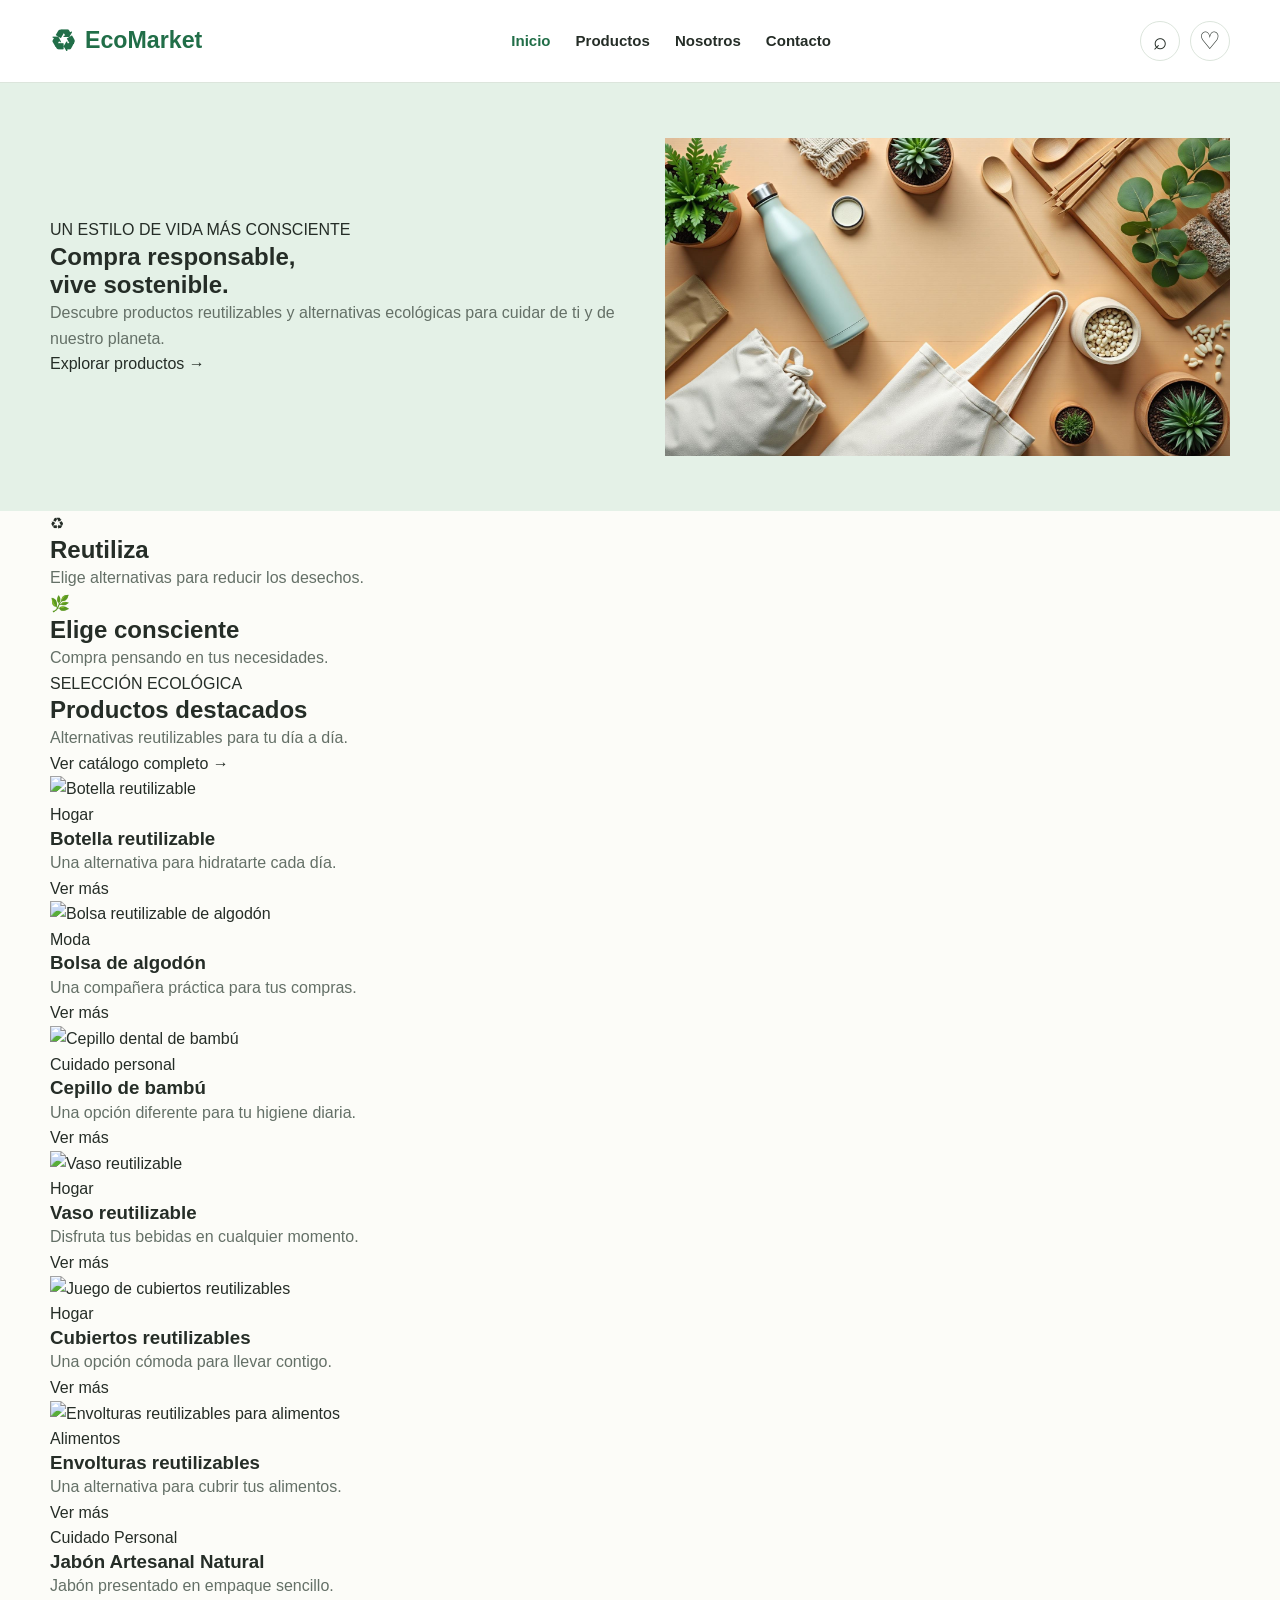
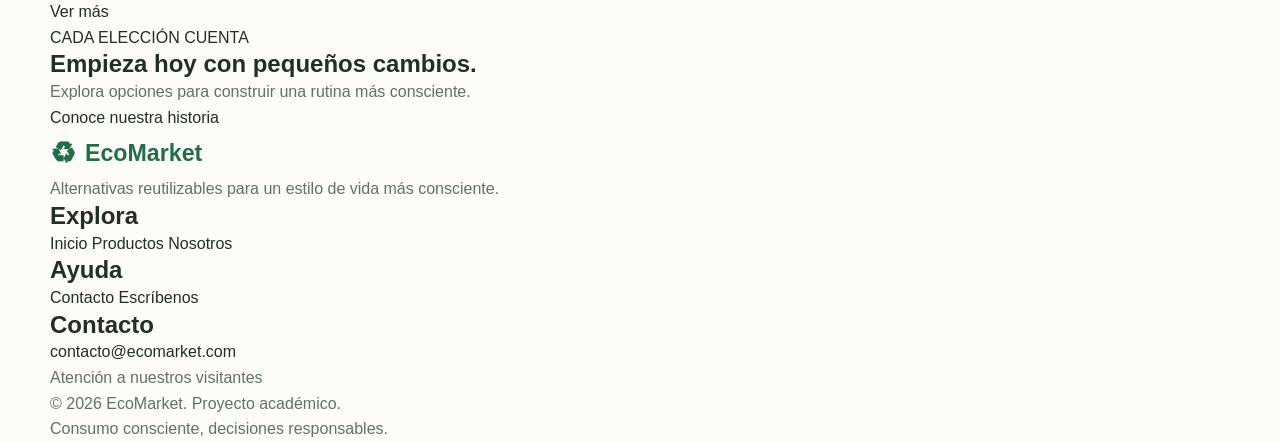
==== index.html @ 1585724b "feat: :sparkles: se agrego las ultmas partes del encabezado y el principal y se agrego la imagen pri" ====
<!DOCTYPE html>
<html lang="es">
<head>
    <meta charset="UTF-8">
    <meta name="viewport" content="width=device-width, initial-scale=1.0">
    <meta name="description" content="Descubre productos ecológicos, reutilizables y sostenibles en EcoMarket.">
    <meta name="theme-color" content="#216e48">
    <title>EcoMarket | Compra responsable</title>

    <link rel="stylesheet" href="css/main.css">
    <link rel="stylesheet" href="css/layout.css">
    <link rel="stylesheet" href="css/components.css">
    <link rel="stylesheet" href="css/animations.css">
</head>
<body>

    <!-- ENCABEZADO -->
    <header class="site-header">
        <div class="container header-content">

            <a class="logo" href="index.html" aria-label="EcoMarket, inicio">
                <span class="logo-icon" aria-hidden="true">♻</span>
                <span>EcoMarket</span>
            </a>

            <nav class="main-nav" aria-label="Navegación principal">
                <a class="nav-link active" href="index.html">Inicio</a>
                <a class="nav-link" href="views/productos.html">Productos</a>
                <a class="nav-link" href="views/sobre-nosotros.html">Nosotros</a>
                <a class="nav-link" href="views/contacto.html">Contacto</a>
            </nav>

            <div class="header-actions">
                <a class="header-action" href="views/productos.html#buscador"
                   aria-label="Buscar productos" title="Buscar productos">
                    <span aria-hidden="true">⌕</span>
                </a>

                <a class="header-action" href="views/productos.html"
                   aria-label="Ver catálogo" title="Ver catálogo">
                    <span aria-hidden="true">♡</span>
                </a>
            </div>

        </div>
    </header>

    <main>

        <!-- BANNER PRINCIPAL -->
        <section class="hero">
            <div class="container hero-content">

                <div class="hero-text">
                    <span class="eyebrow">UN ESTILO DE VIDA MÁS CONSCIENTE</span>

                    <h1>Compra responsable,<br>vive sostenible.</h1>

                    <p>
                        Descubre productos reutilizables y alternativas
                        ecológicas para cuidar de ti y de nuestro planeta.
                    </p>

                    <a class="btn btn-primary"
                       href="views/productos.html">
                        Explorar productos
                        <span aria-hidden="true">→</span>
                    </a>
                </div>

                <div class="hero-image">
                    <img
                        src="img/products/icons/eco-hero.jpg"
                        alt="Productos reutilizables y elementos naturales"
                        fetchpriority="high">
                </div>

            </div>
        </section>
        <!--beneficios-->
        <seccion class="benefits">
            <div class="container benefits-grid">
                <article class="benefit">
                    <span class="benefit icon"aria-hidden="true">♻</span>
                 <div>
                        <h2>Reutiliza</h2>
                        <p>Elige alternativas para reducir los desechos.</p>
                    </div>
                </article>
            <article class="benefit">
                <span class="benefit icon" aria-hidden="true">🌿</span>
                <div>
                        <h2>Elige consciente</h2>
                        <p>Compra pensando en tus necesidades.</p>
                    </div>
            </article>
            </div>
        </seccion>
        <!-- PRODUCTOS DESTACADOS -->
           <section class="featured section-padding">
            <div class="container">

                <div class="section-heading">
                    <div>
                        <span class="eyebrow">SELECCIÓN ECOLÓGICA</span>
                        <h2>Productos destacados</h2>
                        <p>Alternativas reutilizables para tu día a día.</p>
                    </div>

                    <a class="text-link" href="views/productos.html">
                        Ver catálogo completo →
                    </a>
                </div>

                <div class="product-grid featured-grid">

                    <article class="product-card">
                        <a class="product-image" href="views/productos.html#botella">
                            <img src="img/products/botella.jpg"
                                 alt="Botella reutilizable">
                        </a>
                        <div class="product-info">
                            <span class="product-category">Hogar</span>
                            <h3>Botella reutilizable</h3>
                            <p>Una alternativa para hidratarte cada día.</p>
                            <a class="btn btn-outline"
                               href="views/productos.html#botella">
                                Ver más
                            </a>
                        </div>
                    </article>

                    <article class="product-card">
                        <a class="product-image" href="views/productos.html#bolsa">
                            <img src="img/products/bolsa.jpg"
                                 alt="Bolsa reutilizable de algodón">
                        </a>
                        <div class="product-info">
                            <span class="product-category">Moda</span>
                            <h3>Bolsa de algodón</h3>
                            <p>Una compañera práctica para tus compras.</p>
                            <a class="btn btn-outline"
                               href="views/productos.html#bolsa">
                                Ver más
                            </a>
                        </div>
                    </article>

                    <article class="product-card">
                        <a class="product-image" href="views/productos.html#cepillo">
                            <img src="img/products/cepillo.jpg"
                                 alt="Cepillo dental de bambú">
                        </a>
                        <div class="product-info">
                            <span class="product-category">Cuidado personal</span>
                            <h3>Cepillo de bambú</h3>
                            <p>Una opción diferente para tu higiene diaria.</p>
                            <a class="btn btn-outline"
                               href="views/productos.html#cepillo">
                                Ver más
                            </a>
                        </div>
                    </article>

                    <article class="product-card">
                        <a class="product-image" href="views/productos.html#vaso">
                            <img src="img/products/vaso.jpg"
                                 alt="Vaso reutilizable">
                        </a>
                        <div class="product-info">
                            <span class="product-category">Hogar</span>
                            <h3>Vaso reutilizable</h3>
                            <p>Disfruta tus bebidas en cualquier momento.</p>
                            <a class="btn btn-outline"
                               href="views/productos.html#vaso">
                                Ver más
                            </a>
                        </div>
                    </article>

                    <article class="product-card">
                        <a class="product-image" href="views/productos.html#cubiertos">
                            <img src="img/products/cubiertos.jpg"
                                 alt="Juego de cubiertos reutilizables">
                        </a>
                        <div class="product-info">
                            <span class="product-category">Hogar</span>
                            <h3>Cubiertos reutilizables</h3>
                            <p>Una opción cómoda para llevar contigo.</p>
                            <a class="btn btn-outline"
                               href="views/productos.html#cubiertos">
                                Ver más
                            </a>
                        </div>
                    </article>

                    <article class="product-card">
                        <a class="product-image" href="views/productos.html#envolturas">
                            <img src="img/products/envolturas.jpg"
                                 alt="Envolturas reutilizables para alimentos">
                        </a>
                        <div class="product-info">
                            <span class="product-category">Alimentos</span>
                            <h3>Envolturas reutilizables</h3>
                            <p>Una alternativa para cubrir tus alimentos.</p>
                            <a class="btn btn-outline"
                               href="views/productos.html#envolturas">
                                Ver más
                            </a>
                        </div>
                    </article>

                     <article class="product-card">
                        <a class="product-image" href="views/productos.html#Jabónartesanalnatural">
                            <img src="img/products/Jabónartesanalnatural.jpg"
                                 alt="">
                        </a>
                        <div class="product-info">
                            <span class="product-category">Cuidado Personal</span>
                            <h3>Jabón Artesanal Natural</h3>
                            <p>Jabón presentado en empaque sencillo.</p>
                            <a class="btn btn-outline"
                               href="views/productos.html#Jabónartesanalnatural">
                                Ver más
                            </a>
                        </div>
                    </article>
                </div>
            </div>
        </section>
       <!--Llamado a la Accion-->
        <section class="eco-cta">
            <div class="container eco-cta-content">
                <div>
                    <span class="eyebrow">CADA ELECCIÓN CUENTA</span>
                    <h2>Empieza hoy con pequeños cambios.</h2>
                    <p>Explora opciones para construir una rutina más consciente.</p>
                </div>

                <a class="btn btn-light" href="views/sobre-nosotros.html">
                    Conoce nuestra historia
                </a>
            </div>
        </section>

      </main>
         <!-- PIE DE PÁGINA -->
    <footer class="site-footer">
        <div class="container footer-grid">

            <div class="footer-brand">
                <a class="logo footer-logo" href="index.html">
                    <span class="logo-icon" aria-hidden="true">♻</span>
                    <span>EcoMarket</span>
                </a>

                <p>
                    Alternativas reutilizables para un estilo de vida
                    más consciente.
                </p>
            </div>

            <div class="footer-column">
                <h2>Explora</h2>
                <a href="index.html">Inicio</a>
                <a href="views/productos.html">Productos</a>
                <a href="views/sobre-nosotros.html">Nosotros</a>
            </div>

            <div class="footer-column">
                <h2>Ayuda</h2>
                <a href="views/contacto.html">Contacto</a>
                <a href="views/contacto.html#formulario">Escríbenos</a>
            </div>

            <div class="footer-column">
                <h2>Contacto</h2>
                <a href="mailto:contacto@ecomarket.example">
                    contacto@ecomarket.com
                </a>
                <p>Atención a nuestros visitantes</p>
            </div>

        </div>

        <div class="container footer-bottom">
            <p>© 2026 EcoMarket. Proyecto académico.</p>
            <p>Consumo consciente, decisiones responsables.</p>
        </div>
    

    </footer>

</body>
</html>
---- css/main.css ----
:root{
    --color-primary: #216E48;
    --color-primary-dark: #174B32;
    --color-secondary: #E4F1E7;
    --color-beige: #F5F5DC;
    --color-background: #FCFCF8;
    --color-white: #FFFFFF;
    --color-text: #252D27;
    --color-muted: #647067;
    --color-border: #DCE5DC;
    --color-danger: #B42318;
    --color-success: #218044;

    --font-main: Arial, Helvetica, sans-serif;

    --radius-small: 8px;
    --radius-medium: 14px;
    --radius-large: 22px;

    --shadow-card: 0 5px 18px rgba(25, 65, 40, 0.08);
}
/*Reset*/
*{
    box-sizing: border-box;
    padding: 0%;
    margin: 0%;
}

html {
    scroll-behavior: smooth;
}


body{
font-family: var(--font-main);
background: var(--color-background);
color: var(--color-text);
line-height: 1.6;
min-width: 320px;
}

img{
    max-width:100%;
    display:block;
}
a{
    text-decoration:none;
    color: inherit
}

button,a{
    -webkit-tap-highlight-color: transparent;
}

button:focus-visible,
a:focus-visible,
input:focus-visible,
textarea:focus-visible,
select:focus-visible
{outline: 3px solid #75B98B;
    outline-offset: 3px;
}
h1,h2,h3{
    line-height:1.2;
    font-weight:700;
}

p{
    color:var(--color-muted);
}
ul {
    list-style: none;
}

::selection {
    color: var(--color-white);
    background-color: var(--color-primary);
}
---- css/layout.css ----
.container {
    width: min(1180px, calc(100% - 40px));
    margin-inline: auto;
}
/* ENCABEZADO */
.site-header{
    background-color: var(--color-white);
    border-bottom: 1px solid var(--color-border);
}
.header-content{
    min-height: 82px;
    display: flex;
    align-items: center;
    justify-content: space-between;
    gap: 24px;
}
.logo{
    display: inline-flex;
    align-items: center;
    gap: 9px;
    color: var(--color-primary);
    font-size: 1.45rem;
    font-weight: 800;
    white-space: nowrap;
}
.logo-icon{
    font-size: 1.8rem;
}

.main-nav{
    display: flex;
    align-items: center;
    justify-content: center;
    gap: 25px;

}
.nav-link{
    color:var(--color-text);
    font-size: 0.94rem;
    font-weight: 600;
    
}
.nav-link.active {
    color: var(--color-primary);
}
.header-actions {
    display: flex;
    align-items: center;
    gap: 10px;
}

.header-action {
    width: 40px;
    height: 40px;
    display: grid;
    place-items: center;
    border: 1px solid var(--color-border);
    border-radius: 50%;
    font-size: 1.5rem;
}

/* BANNER PRINCIPAL */

.hero {
    padding-block: 55px;
    background-color: var(--color-secondary);
}

.hero-content {
    display: grid;
    grid-template-columns: 1fr 1fr;
    align-items: center;
    gap: 50px;
}
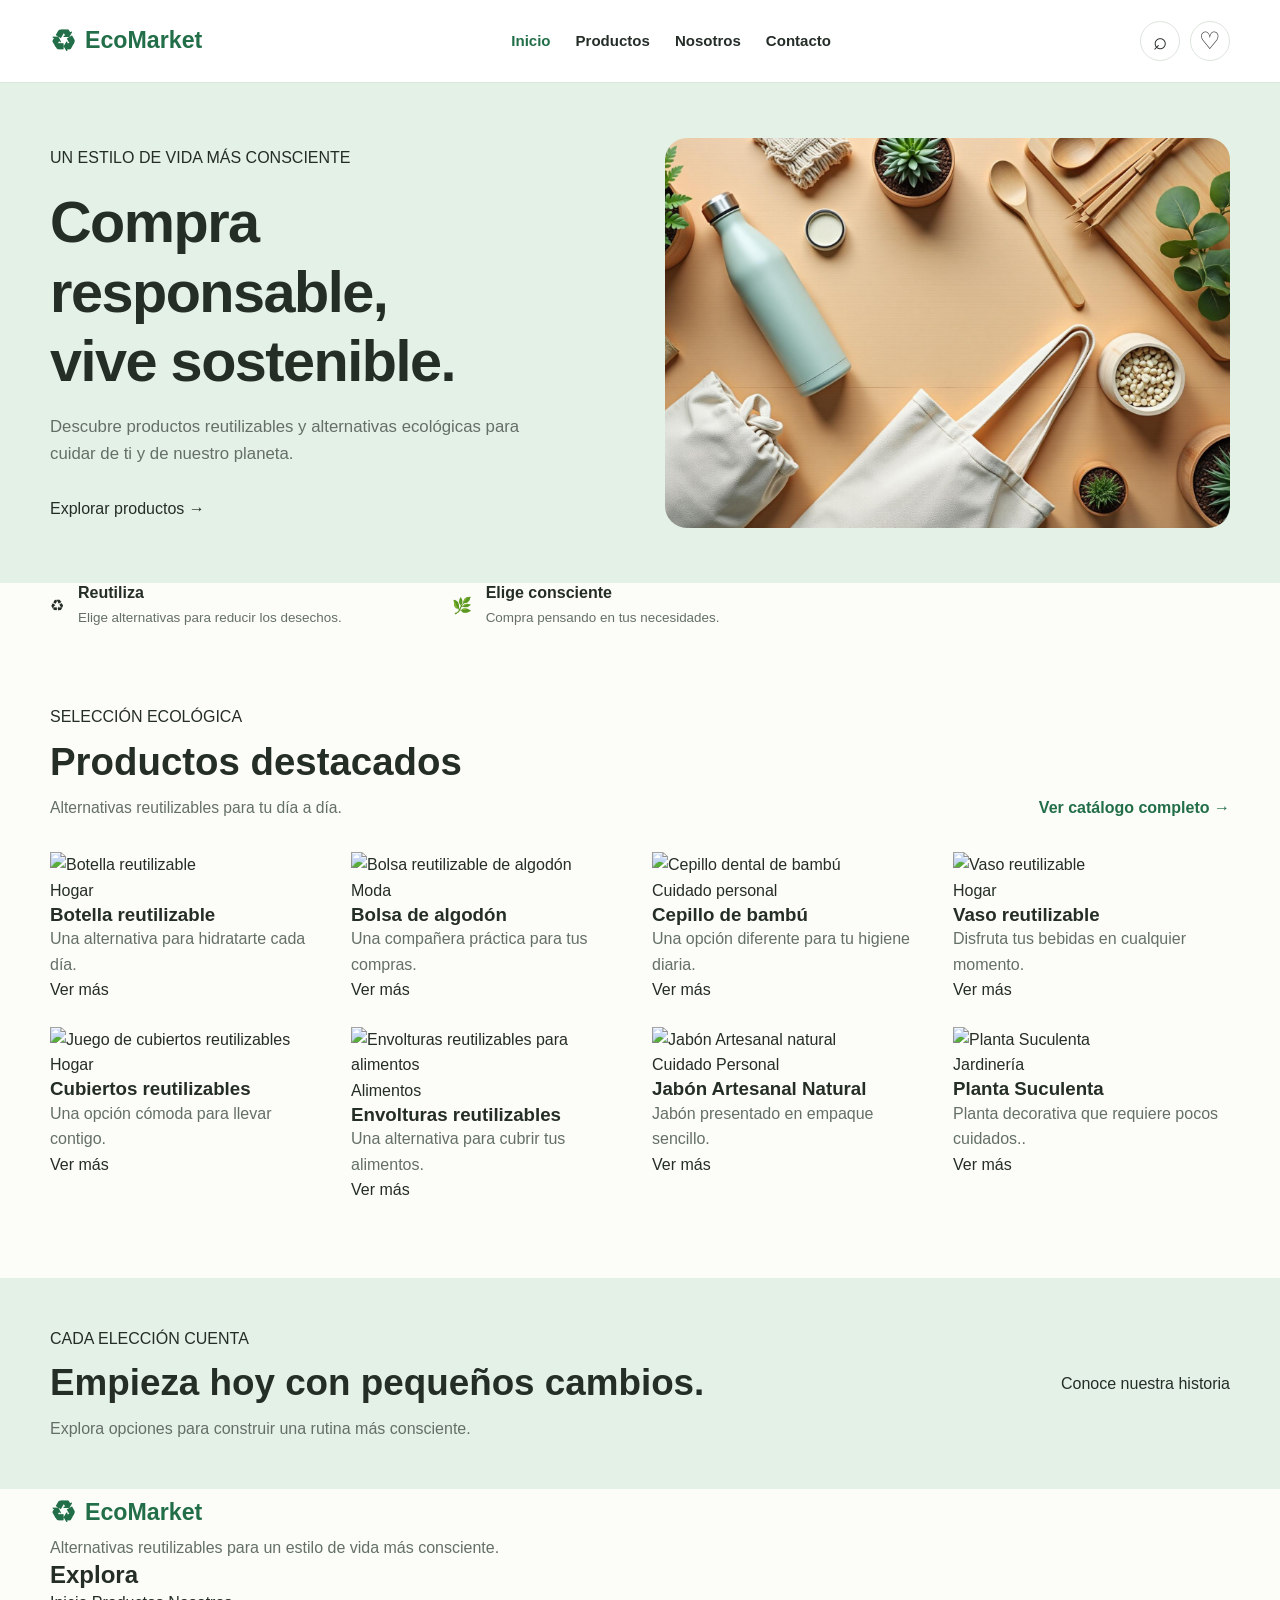
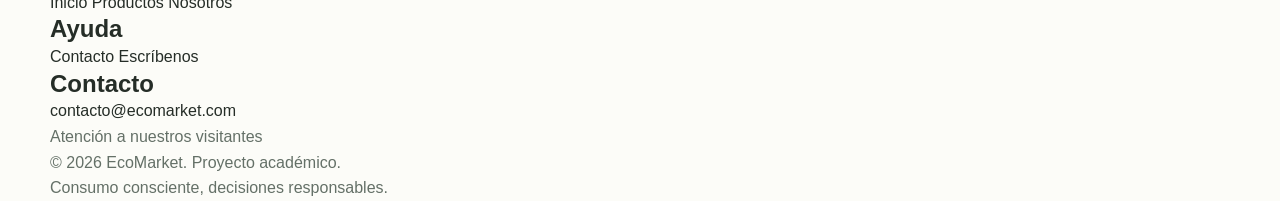
==== commit 301401d9: "feat: :sparkles: se agrego la imagen principal de la pagina y tambienen el layout se agrego las secc" ====
--- a/index.html
+++ b/index.html
@@ -214,7 +214,7 @@
                      <article class="product-card">
                         <a class="product-image" href="views/productos.html#Jabónartesanalnatural">
                             <img src="img/products/Jabónartesanalnatural.jpg"
-                                 alt="">
+                                 alt="Jabón Artesanal natural">
                         </a>
                         <div class="product-info">
                             <span class="product-category">Cuidado Personal</span>
@@ -226,6 +226,24 @@
                             </a>
                         </div>
                     </article>
+                    <article class="product-card">
+                        <a class="product-image" href="views/productos.html#PlantaSuculenta">
+                            <img src="img/products/PlantaSuculenta.jpg"
+                                 alt="Planta Suculenta">
+                        </a>
+                        <div class="product-info">
+                            <span class="product-category">Jardinería</span>
+                            <h3>Planta Suculenta</h3>
+                            <p>Planta decorativa que requiere pocos cuidados..</p>
+                            <a class="btn btn-outline"
+                               href="views/productos.html#PlantaSuculenta">
+                                Ver más
+                            </a>
+                        </div>
+                    </article>
+
+
+
                 </div>
             </div>
         </section>
--- a/css/layout.css
+++ b/css/layout.css
@@ -72,3 +72,132 @@
     align-items: center;
     gap: 50px;
 }
+
+.hero-text {
+    max-width: 560px;
+}
+
+.hero-text h1 {
+    margin-block: 18px;
+    font-size: clamp(2.3rem, 4.5vw, 3.8rem);
+    letter-spacing: -1.5px;
+}
+
+.hero-text p {
+    max-width: 480px;
+    margin-bottom: 28px;
+    font-size: 1.05rem;
+}
+
+.hero-image {
+    height: 390px;
+    overflow: hidden;
+    border-radius: var(--radius-large);
+    background-color: var(--color-beige);
+}
+
+.hero-image img {
+    width: 100%;
+    height: 100%;
+    object-fit: cover;
+}
+
+/* BENEFICIOS */
+
+.benefits {
+    padding-block: 30px;
+    background-color: var(--color-white);
+    border-bottom: 1px solid var(--color-border);
+}
+
+.benefits-grid {
+    display: grid;
+    grid-template-columns: repeat(3, minmax(0, 1fr));
+    gap: 25px;
+}
+
+.benefit {
+    display: flex;
+    align-items: center;
+    gap: 14px;
+}
+
+.benefit-icon {
+    display: grid;
+    place-items: center;
+    flex-shrink: 0;
+    width: 48px;
+    height: 48px;
+    background-color: var(--color-secondary);
+    color: var(--color-primary);
+    border-radius: 50%;
+    font-size: 1.5rem;
+}
+
+.benefit h2 {
+    margin-bottom: 5px;
+    font-size: 1rem;
+}
+
+.benefit p {
+    font-size: 0.84rem;
+}
+/* SECCIONES */
+
+.section-padding {
+    padding-block: 75px;
+}
+
+.section-heading {
+    display: flex;
+    align-items: end;
+    justify-content: space-between;
+    gap: 20px;
+    margin-bottom: 32px;
+}
+
+.section-heading h2 {
+    margin-block: 10px;
+    font-size: clamp(1.8rem, 3vw, 2.5rem);
+}
+
+.section-heading p {
+    font-size: 0.98rem;
+}
+
+.text-link {
+    flex-shrink: 0;
+    color: var(--color-primary);
+    font-weight: 700;
+}
+
+/* CUADRÍCULA DE PRODUCTOS */
+
+.product-grid {
+    display: grid;
+    grid-template-columns: repeat(4, minmax(0, 1fr));
+    gap: 24px;
+}
+
+/* LLAMADO A LA ACCIÓN */
+
+.eco-cta {
+    padding-block: 48px;
+    background-color: var(--color-secondary);
+}
+
+.eco-cta-content {
+    display: flex;
+    align-items: center;
+    justify-content: space-between;
+    gap: 30px;
+}
+
+.eco-cta h2 {
+    margin-block: 10px;
+    font-size: clamp(1.7rem, 3vw, 2.3rem);
+}
+
+.eco-cta p {
+    max-width: 570px;
+}
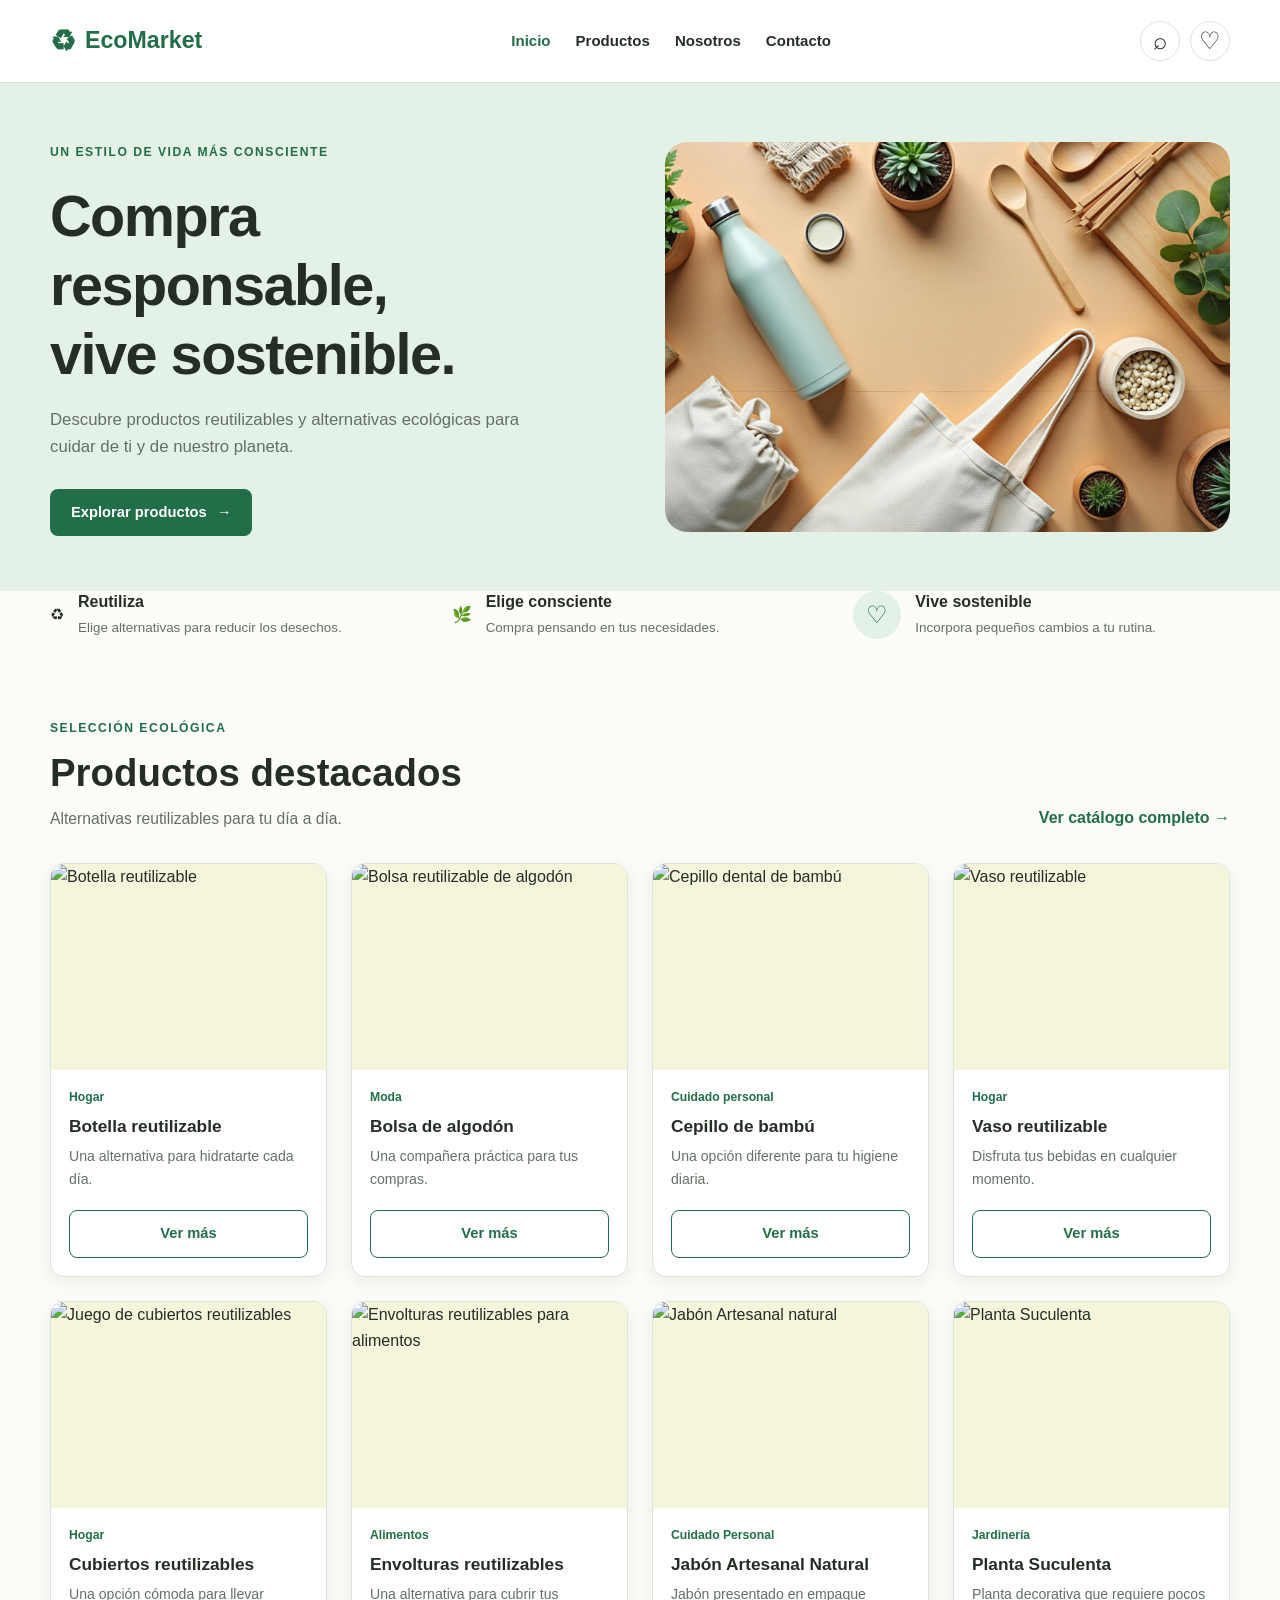
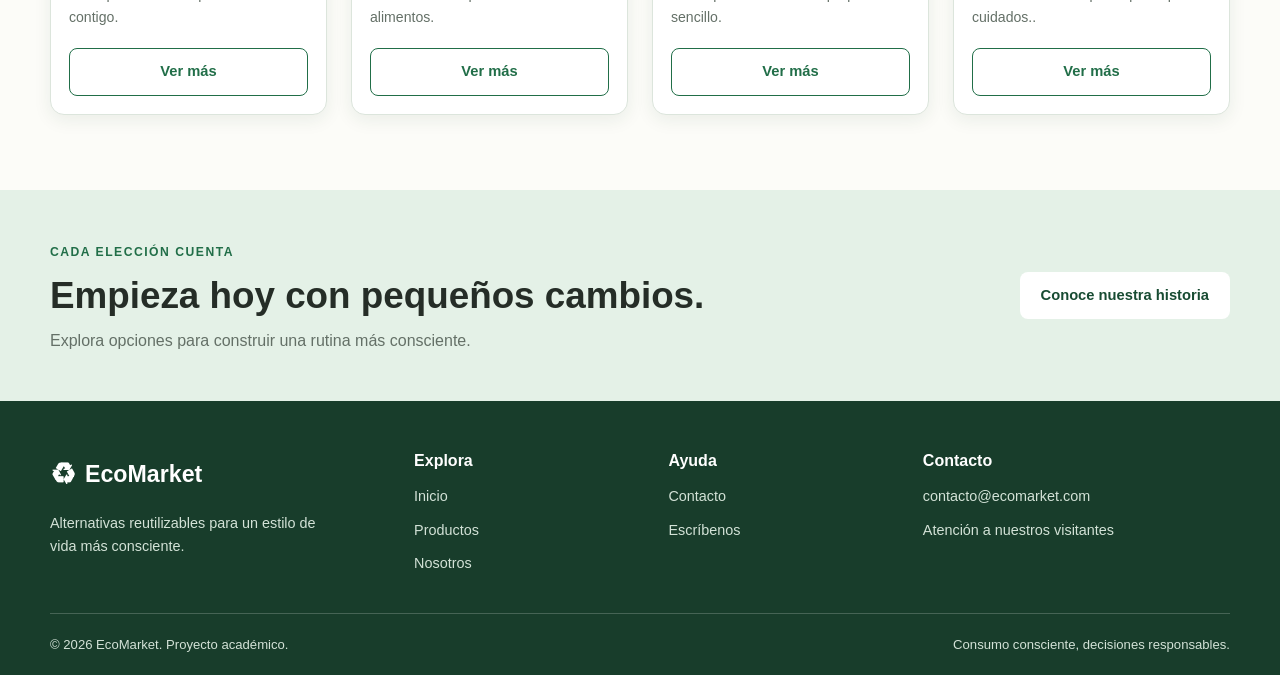
==== commit a0bba1fd: "feat: :sparkles: se agrego algo al index yal css de los components" ====
--- a/index.html
+++ b/index.html
@@ -95,6 +95,13 @@
                         <p>Compra pensando en tus necesidades.</p>
                     </div>
             </article>
+                <article class="benefit">
+                    <span class="benefit-icon" aria-hidden="true">♡</span>
+                    <div>
+                        <h2>Vive sostenible</h2>
+                        <p>Incorpora pequeños cambios a tu rutina.</p>
+                    </div>
+                </article>
             </div>
         </seccion>
         <!-- PRODUCTOS DESTACADOS -->
--- a/css/layout.css
+++ b/css/layout.css
@@ -200,4 +200,173 @@
 
 .eco-cta p {
     max-width: 570px;
+}
+/* PIE DE PÁGINA */
+
+.site-footer {
+    padding-top: 50px;
+    background-color: #183D2B;
+    color: var(--color-white);
+}
+
+.footer-grid {
+    display: grid;
+    grid-template-columns: 1.5fr 1fr 1fr 1.4fr;
+    gap: 35px;
+    padding-bottom: 38px;
+}
+
+.footer-logo {
+    color: var(--color-white);
+    margin-bottom: 15px;
+}
+
+.footer-brand p,
+.footer-column p {
+    color: #D3E2D7;
+    font-size: 0.9rem;
+}
+
+.footer-brand p {
+    max-width: 280px;
+}
+
+.footer-column {
+    display: flex;
+    flex-direction: column;
+    align-items: flex-start;
+    gap: 10px;
+}
+
+.footer-column h2 {
+    margin-bottom: 5px;
+    font-size: 1rem;
+}
+
+.footer-column a {
+    color: #D3E2D7;
+    font-size: 0.9rem;
+    overflow-wrap: anywhere;
+}
+
+.footer-bottom {
+    display: flex;
+    justify-content: space-between;
+    gap: 20px;
+    padding-block: 20px;
+    border-top: 1px solid rgba(255, 255, 255, 0.2);
+}
+
+.footer-bottom p {
+    color: #D3E2D7;
+    font-size: 0.82rem;
+}
+
+/* TABLET */
+
+@media (max-width: 900px) {
+    .header-content {
+        flex-wrap: wrap;
+        padding-block: 18px;
+    }
+
+    .main-nav {
+        order: 3;
+        width: 100%;
+        flex-wrap: wrap;
+        gap: 18px;
+    }
+
+    .hero-content {
+        gap: 28px;
+    }
+
+    .hero-image {
+        height: 320px;
+    }
+
+    .product-grid {
+        grid-template-columns: repeat(2, minmax(0, 1fr));
+    }
+
+    .footer-grid {
+        grid-template-columns: repeat(2, minmax(0, 1fr));
+    }
+}
+
+/* MÓVIL */
+
+@media (max-width: 600px) {
+    .container {
+        width: calc(100% - 32px);
+    }
+
+    .header-content {
+        gap: 14px;
+    }
+
+    .logo {
+        font-size: 1.25rem;
+    }
+
+    .main-nav {
+        justify-content: flex-start;
+        gap: 12px 18px;
+    }
+
+    .nav-link {
+        font-size: 0.88rem;
+    }
+
+    .hero {
+        padding-block: 35px;
+    }
+
+    .hero-content {
+        grid-template-columns: 1fr;
+        gap: 25px;
+    }
+
+    .hero-text h1 {
+        font-size: 2.4rem;
+        letter-spacing: -0.8px;
+    }
+
+    .hero-image {
+        height: 250px;
+    }
+
+    .benefits-grid {
+        grid-template-columns: 1fr;
+        gap: 22px;
+    }
+
+    .section-padding {
+        padding-block: 48px;
+    }
+
+    .section-heading {
+        align-items: flex-start;
+        flex-direction: column;
+    }
+
+    .product-grid {
+        grid-template-columns: 1fr;
+        gap: 20px;
+    }
+
+    .eco-cta-content {
+        align-items: flex-start;
+        flex-direction: column;
+    }
+
+    .footer-grid {
+        grid-template-columns: 1fr;
+        gap: 28px;
+    }
+
+    .footer-bottom {
+        flex-direction: column;
+        gap: 8px;
+    }
 }
--- a/css/components.css
+++ b/css/components.css
@@ -0,0 +1,120 @@
+.eyebrow {
+    color: var(--color-primary);
+    font-size: 0.76rem;
+    font-weight: 800;
+    letter-spacing: 1.5px;
+}
+
+/* BOTONES */
+
+.btn {
+    display: inline-flex;
+    align-items: center;
+    justify-content: center;
+    gap: 10px;
+    min-height: 44px;
+    padding: 11px 20px;
+    border: 1px solid transparent;
+    border-radius: var(--radius-small);
+    cursor: pointer;
+    text-align: center;
+    font-size: 0.92rem;
+    font-weight: 700;
+}
+
+.btn-primary {
+    color: var(--color-white);
+    background-color: var(--color-primary);
+}
+
+.btn-outline {
+    width: 100%;
+    color: var(--color-primary);
+    border-color: var(--color-primary);
+    background-color: transparent;
+}
+
+.btn-light {
+    color: var(--color-primary-dark);
+    background-color: var(--color-white);
+}
+
+/* TARJETAS DE PRODUCTOS */
+
+.product-card {
+    min-width: 0;
+    overflow: hidden;
+    border: 1px solid var(--color-border);
+    border-radius: var(--radius-medium);
+    background-color: var(--color-white);
+    box-shadow: var(--shadow-card);
+}
+
+.product-image {
+    display: block;
+    overflow: hidden;
+    aspect-ratio: 4 / 3;
+    background-color: var(--color-beige);
+}
+
+.product-image img {
+    width: 100%;
+    height: 100%;
+    object-fit: cover;
+}
+
+.product-info {
+    display: flex;
+    flex-direction: column;
+    align-items: flex-start;
+    padding: 18px;
+}
+
+.product-category {
+    margin-bottom: 8px;
+    color: var(--color-primary);
+    font-size: 0.76rem;
+    font-weight: 700;
+}
+
+.product-info h3 {
+    margin-bottom: 9px;
+    font-size: 1.08rem;
+}
+
+.product-info p {
+    min-height: 48px;
+    margin-bottom: 17px;
+    font-size: 0.88rem;
+}
+
+.product-info .btn {
+    align-self: stretch;
+}
+
+/* BENEFICIOS */
+
+.benefit h2 {
+    color: var(--color-text);
+}
+
+/* ENLACES */
+
+.text-link:hover,
+.footer-column a:hover {
+    text-decoration: underline;
+    text-underline-offset: 4px;
+}
+
+/* REDUCIR ANIMACIONES SI EL USUARIO LO PREFIERE */
+
+@media (prefers-reduced-motion: reduce) {
+    *,
+    *::before,
+    *::after {
+        scroll-behavior: auto !important;
+        animation-duration: 0.01ms !important;
+        animation-iteration-count: 1 !important;
+        transition-duration: 0.01ms !important;
+    }
+}
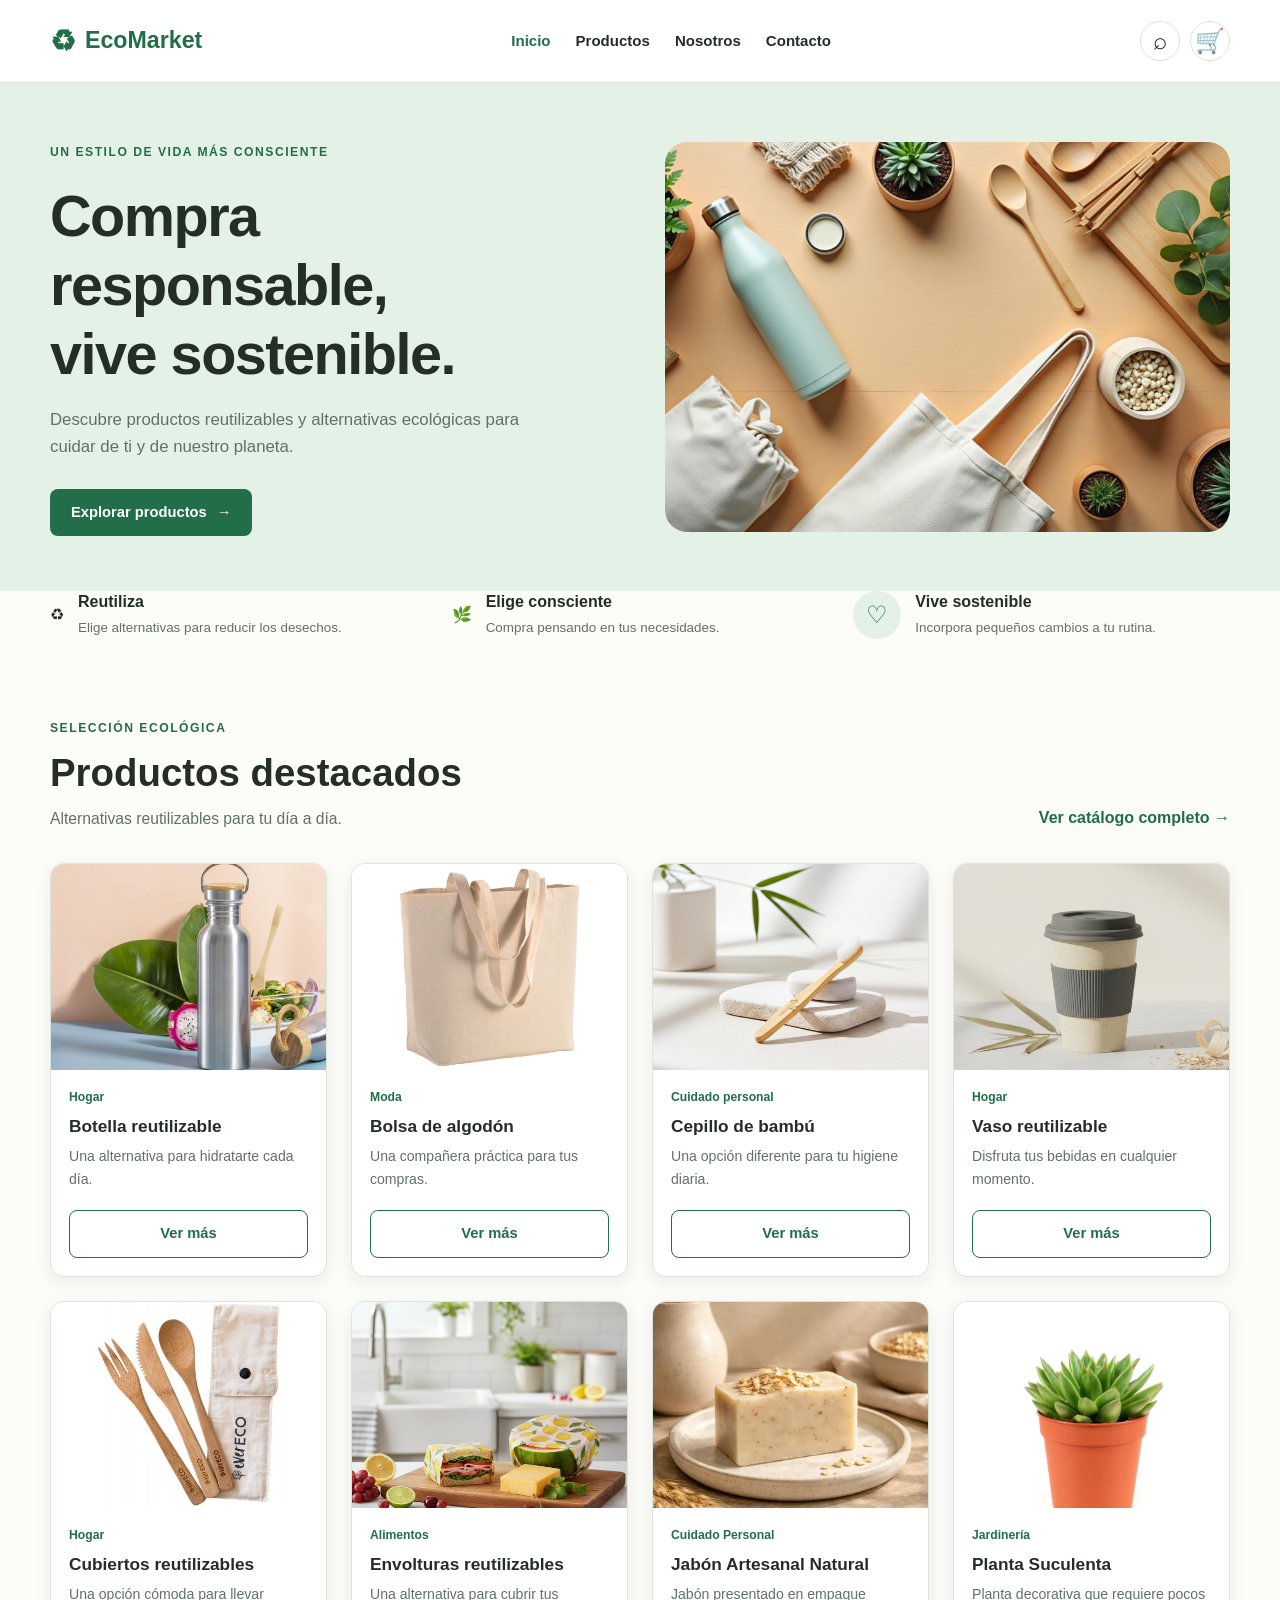
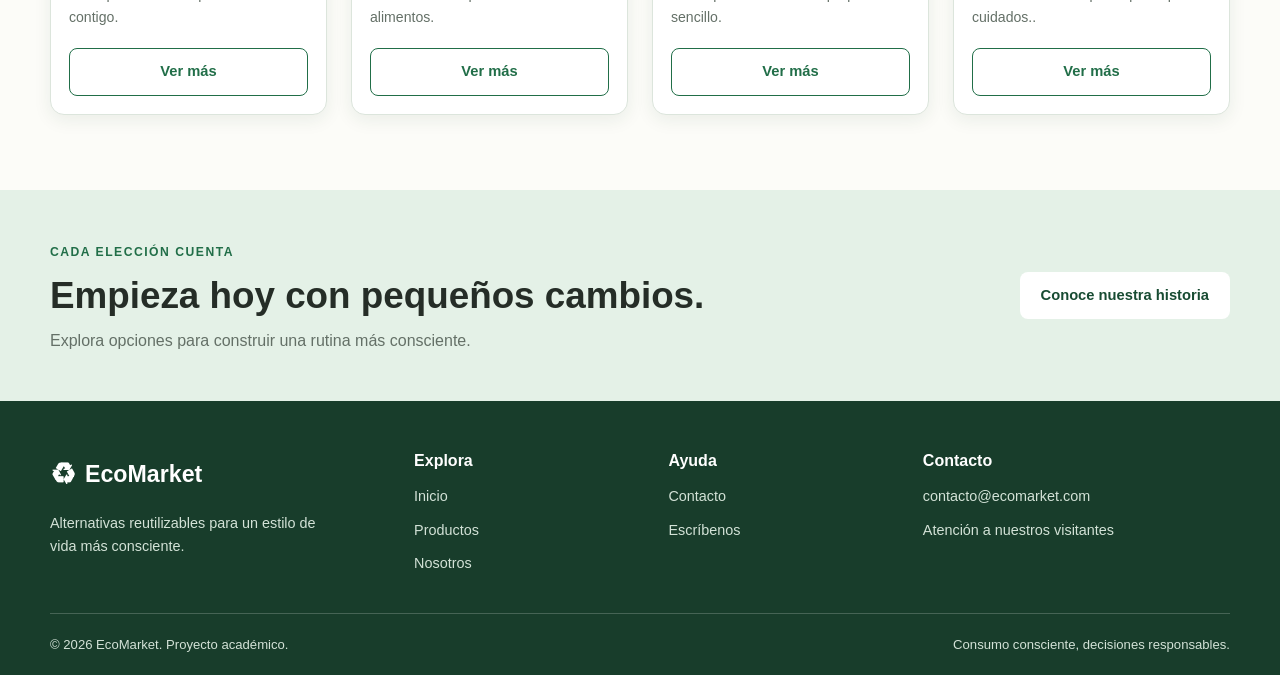
==== commit cf35a7a6: "feat: :sparkles: agregado simbolo" ====
--- a/index.html
+++ b/index.html
@@ -39,7 +39,7 @@
 
                 <a class="header-action" href="views/productos.html"
                    aria-label="Ver catálogo" title="Ver catálogo">
-                    <span aria-hidden="true">♡</span>
+                    <span aria-hidden="true">🛒</span>
                 </a>
             </div>
 
--- a/css/animations.css
+++ b/css/animations.css
@@ -0,0 +1,75 @@
+
+/* ========================================
+   ANIMACIONES Y ESTADOS INTERACTIVOS
+   ======================================== */
+
+.btn,
+.header-action,
+.nav-link,
+.text-link {
+    transition:
+        color 0.25s ease,
+        background-color 0.25s ease,
+        border-color 0.25s ease,
+        transform 0.25s ease;
+}
+
+.btn-primary:hover {
+    background-color: var(--color-primary-dark);
+    transform: translateY(-2px);
+}
+
+.btn-outline:hover {
+    color: var(--color-white);
+    background-color: var(--color-primary);
+}
+
+.btn-light:hover {
+    background-color: var(--color-beige);
+    transform: translateY(-2px);
+}
+
+.header-action:hover {
+    color: var(--color-white);
+    background-color: var(--color-primary);
+    border-color: var(--color-primary);
+}
+
+.nav-link:hover {
+    color: var(--color-primary);
+}
+
+.product-card {
+    transition:
+        transform 0.3s ease,
+        box-shadow 0.3s ease;
+}
+
+.product-card:hover {
+    transform: translateY(-5px);
+    box-shadow: 0 12px 26px rgba(25, 65, 40, 0.13);
+}
+
+.product-image img {
+    transition: transform 0.4s ease;
+}
+
+.product-card:hover .product-image img {
+    transform: scale(1.04);
+}
+
+@media (prefers-reduced-motion: reduce) {
+    .product-card,
+    .product-image img,
+    .btn,
+    .header-action,
+    .nav-link {
+        transition: none;
+    }
+
+    .product-card:hover,
+    .product-card:hover .product-image img,
+    .btn:hover {
+        transform: none;
+    }
+}
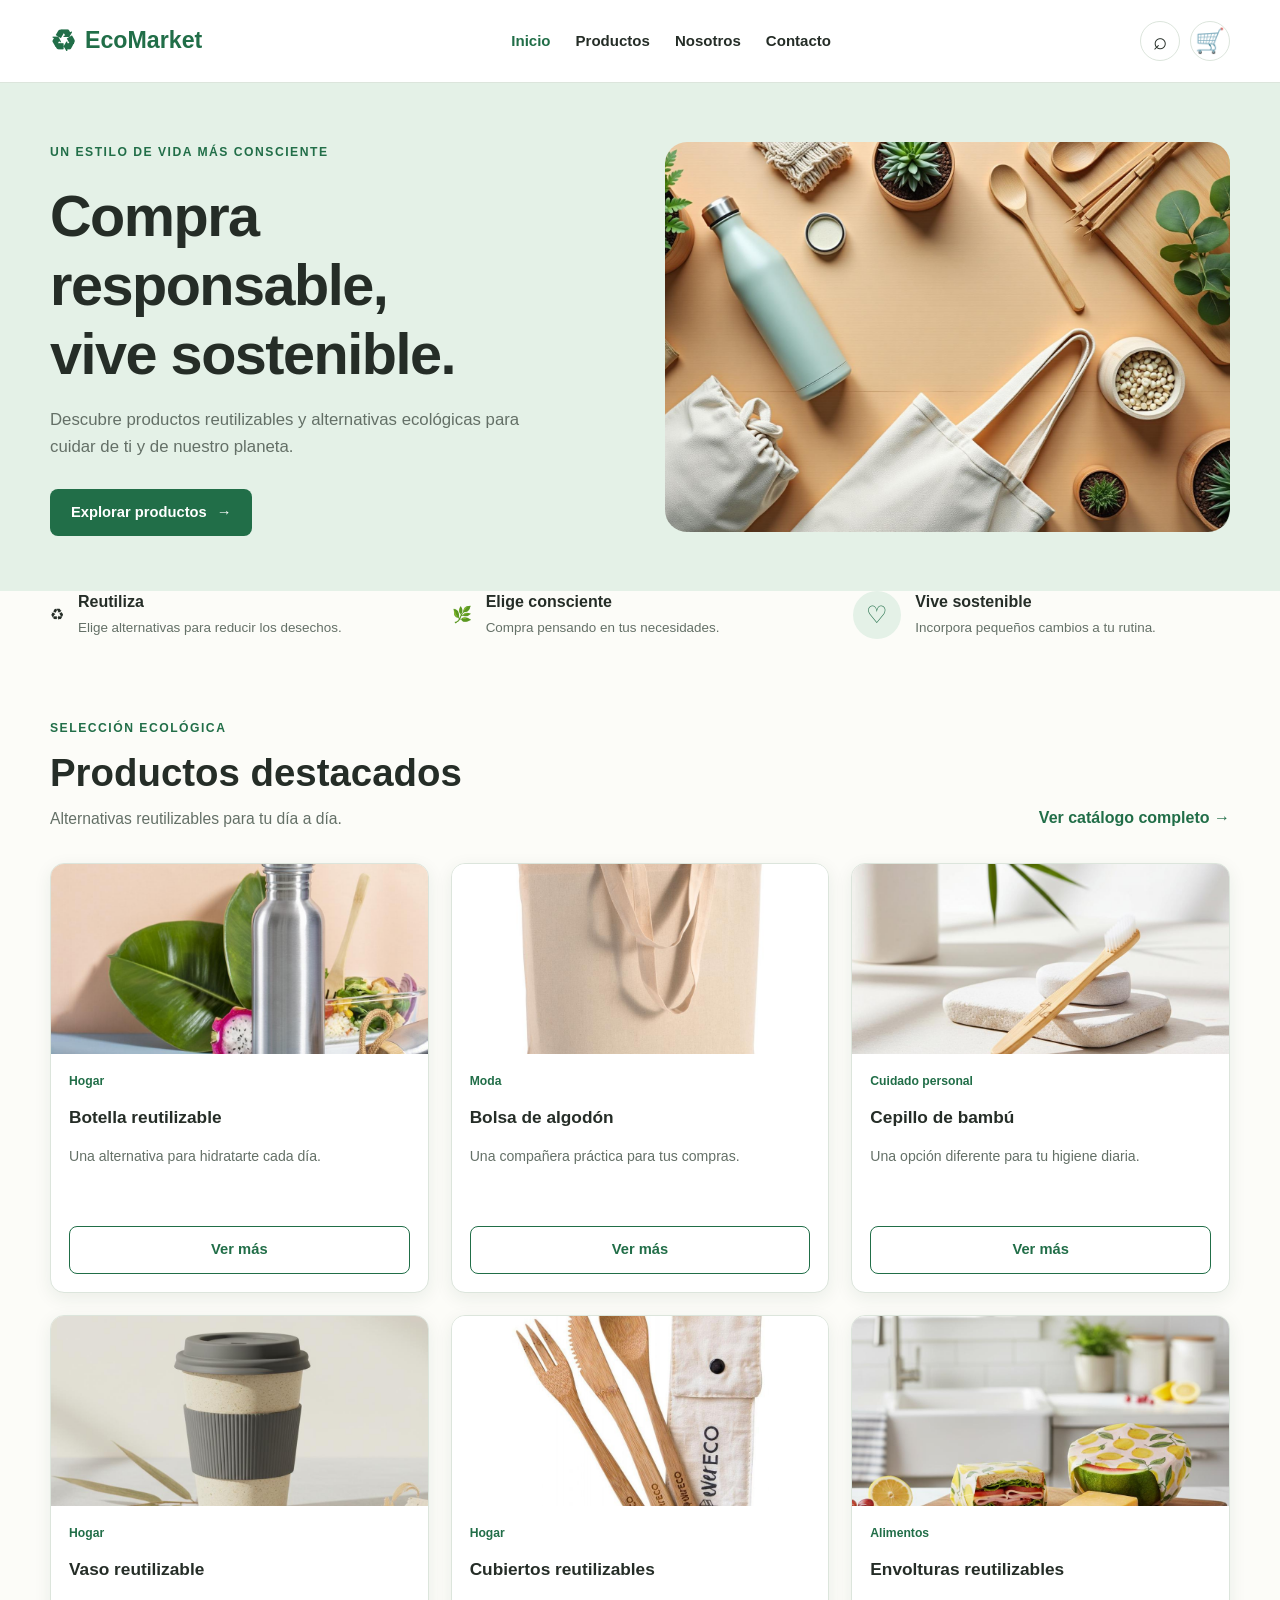
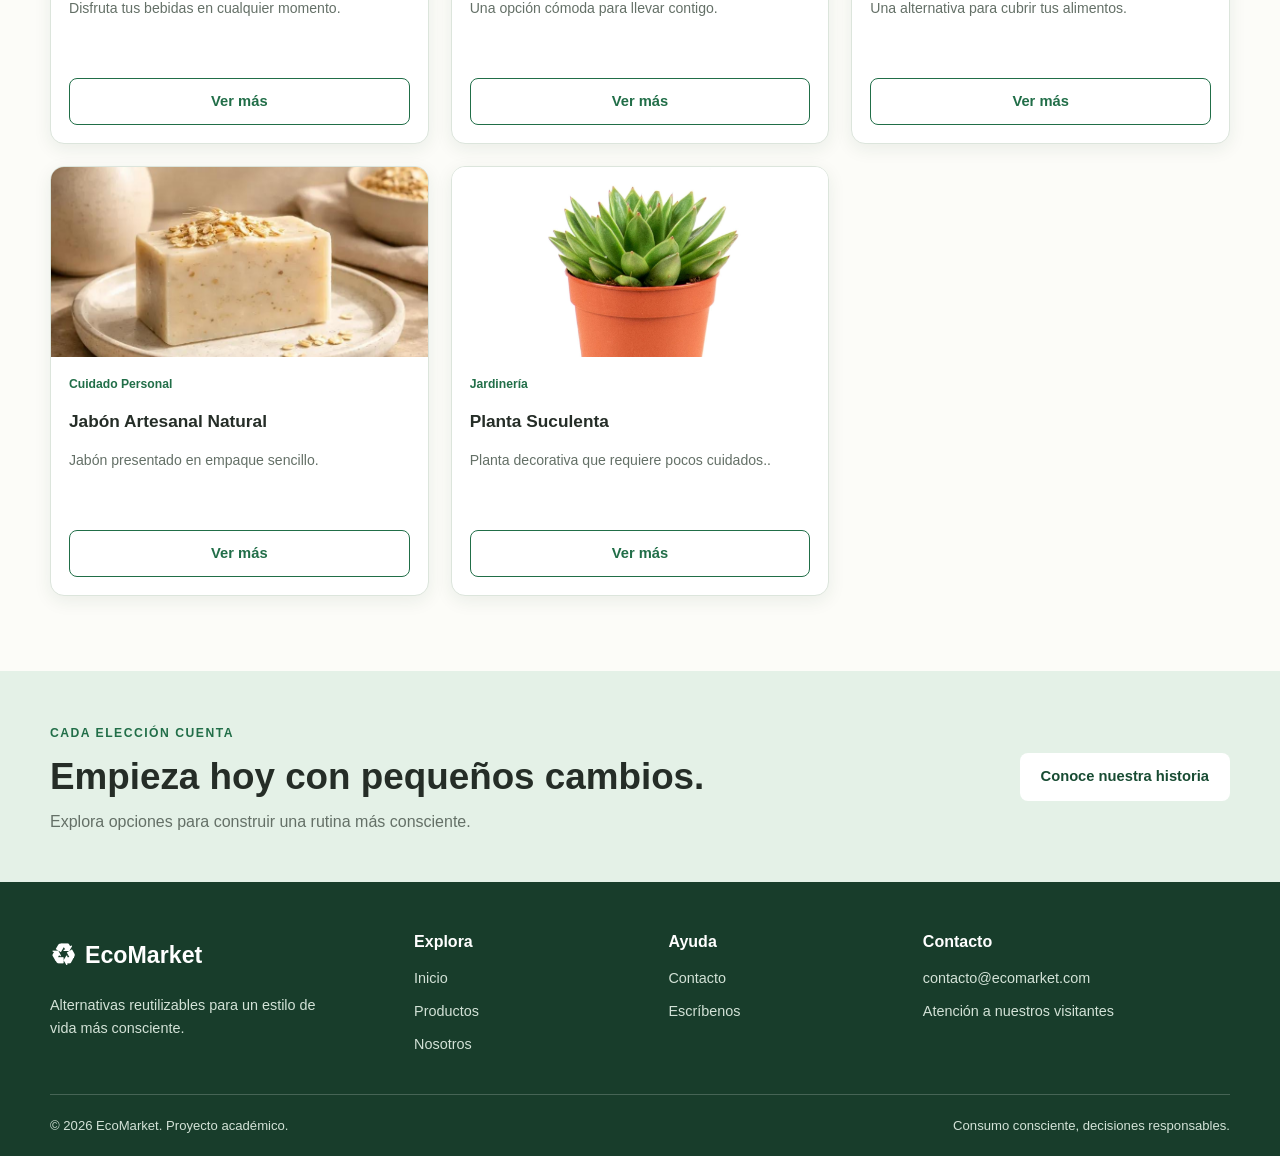
==== commit 843095ae: "feat: :rocket: se corrigio algo del index de los css" ====
--- a/index.html
+++ b/index.html
@@ -27,7 +27,7 @@
             <nav class="main-nav" aria-label="Navegación principal">
                 <a class="nav-link active" href="index.html">Inicio</a>
                 <a class="nav-link" href="views/productos.html">Productos</a>
-                <a class="nav-link" href="views/sobre-nosotros.html">Nosotros</a>
+                <a class="nav-link" href="views/sobre_nosotros.html">Nosotros</a>
                 <a class="nav-link" href="views/contacto.html">Contacto</a>
             </nav>
 
--- a/css/main.css
+++ b/css/main.css
@@ -75,4 +75,55 @@
 ::selection {
     color: var(--color-white);
     background-color: var(--color-primary);
-}+}
+
+
+
+/* =========================================
+   ECOMARKET - SOBRE NOSOTROS
+   Estilos generales y paleta original
+   ========================================= */
+
+.about-page {
+    margin: 0;
+    color: var(--color-text, #252D27);
+    background-color: var(--color-background, #FCFCF8);
+    font-family: Arial, Helvetica, sans-serif;
+    line-height: 1.6;
+}
+
+.about-page *,
+.about-page *::before,
+.about-page *::after {
+    box-sizing: border-box;
+}
+
+.about-page img {
+    display: block;
+    max-width: 100%;
+}
+
+.about-page a {
+    text-decoration: none;
+}
+
+.about-container {
+    width: min(1100px, 90%);
+    margin-inline: auto;
+}
+
+.about-page .about-eyebrow {
+    margin: 0 0 12px;
+    color: var(--color-primary, #216E48);
+    font-size: 0.8rem;
+    font-weight: 700;
+    letter-spacing: 1.5px;
+    text-transform: uppercase;
+}
+
+.about-page h1,
+.about-page h2,
+.about-page h3,
+.about-page p {
+    overflow-wrap: break-word;
+}
--- a/css/layout.css
+++ b/css/layout.css
@@ -369,4 +369,391 @@
         flex-direction: column;
         gap: 8px;
     }
-}+}
+/* Distribución del catálogo */
+.catalogo {
+    padding-top: 40px;
+    padding-bottom: 60px;
+}
+
+.catalogo-contenido {
+    display: grid;
+    grid-template-columns: 240px minmax(0, 1fr);
+    gap: 28px;
+    align-items: start;
+    margin-top: 32px;
+}
+
+.productos {
+    min-width: 0;
+}
+
+.productos > h2 {
+    margin-bottom: 20px;
+}
+
+/* Tarjetas del catálogo */
+.product-grid {
+    display: grid;
+    grid-template-columns: repeat(3, minmax(0, 1fr));
+    gap: 22px;
+}
+
+.product-card {
+    height: 100%;
+    overflow: hidden;
+}
+
+.product-image {
+    width: 100%;
+    height: 190px;
+    object-fit: cover;
+}
+
+.product-info {
+    display: flex;
+    flex-direction: column;
+    align-items: flex-start;
+    gap: 8px;
+    padding: 18px;
+}
+
+.product-info h3 {
+    font-size: 1.05rem;
+}
+
+.product-price {
+    color: var(--color-primary-dark);
+    font-size: 1.2rem;
+    font-weight: 700;
+}
+
+.product-availability {
+    color: var(--color-success);
+    font-size: 0.9rem;
+}
+
+.product-info .btn {
+    margin-top: 8px;
+}
+
+/* Campos del panel de filtros */
+.filtros fieldset + fieldset {
+    margin-top: 24px;
+}
+
+.filtros input[type="number"] {
+    width: 100%;
+    min-width: 0;
+    padding: 10px;
+    border: 1px solid var(--color-border);
+    border-radius: var(--radius-small);
+}
+
+/* Paginación */
+.paginacion {
+    display: flex;
+    justify-content: center;
+    align-items: center;
+    flex-wrap: wrap;
+    gap: 8px;
+    margin-top: 32px;
+}
+
+.paginacion a {
+    padding: 8px 12px;
+    border: 1px solid var(--color-border);
+    border-radius: var(--radius-small);
+}
+
+.paginacion a[aria-current="page"] {
+    color: var(--color-white);
+    background-color: var(--color-primary);
+    border-color: var(--color-primary);
+}
+
+.paginacion a:hover {
+    color: var(--color-primary);
+    border-color: var(--color-primary);
+}
+
+/* Adaptación a tabletas */
+@media (max-width: 900px) {
+    .catalogo-contenido {
+        grid-template-columns: 200px minmax(0, 1fr);
+        gap: 18px;
+    }
+
+    .product-grid {
+        grid-template-columns: repeat(2, minmax(0, 1fr));
+    }
+}
+
+/* Adaptación a celulares */
+@media (max-width: 600px) {
+    .catalogo-contenido {
+        grid-template-columns: 1fr;
+    }
+
+    .product-grid {
+        grid-template-columns: 1fr;
+    }
+
+    .product-image {
+        height: 220px;
+    }
+}
+/*=========================================
+   SOBRE NOSOTROS - ESTRUCTURA
+   ========================================= */
+
+/* Encabezado */
+
+.about-header {
+    background-color: var(--color-white, #FFFFFF);
+    border-bottom: 1px solid var(--color-border, #DCE5DC);
+}
+
+.about-header-inner {
+    min-height: 80px;
+    display: flex;
+    align-items: center;
+    justify-content: space-between;
+    gap: 24px;
+}
+
+.about-nav {
+    display: flex;
+    align-items: center;
+    justify-content: center;
+    flex-wrap: wrap;
+    gap: 22px;
+}
+
+.about-header-actions {
+    display: flex;
+    align-items: center;
+    gap: 14px;
+}
+
+/* Portada */
+
+.about-hero {
+    padding: 65px 0;
+    background-color: var(--color-secondary, #E4F1E7);
+    text-align: center;
+}
+
+.about-hero .about-container {
+    max-width: 850px;
+}
+
+.about-hero-description {
+    max-width: 720px;
+    margin: 0 auto;
+}
+
+/* Historia */
+
+.about-story {
+    display: grid;
+    grid-template-columns: 1fr 1fr;
+    align-items: center;
+    gap: 55px;
+    padding-top: 75px;
+    padding-bottom: 75px;
+}
+
+.about-story-image {
+    min-height: 360px;
+    overflow: hidden;
+    border-radius: 14px;
+    background-color: var(--color-secondary, #E4F1E7);
+}
+
+.about-story-image img {
+    width: 100%;
+    height: 100%;
+    min-height: 360px;
+    object-fit: cover;
+}
+
+.about-story-content {
+    padding: 10px 0;
+}
+
+/* Principios */
+
+.about-principles {
+    padding: 70px 0;
+    background-color: var(--color-secondary, #E4F1E7);
+}
+
+.about-section-heading {
+    max-width: 720px;
+    margin: 0 0 32px;
+}
+
+.about-principles .about-section-heading,
+.about-testimonials .about-section-heading {
+    margin-right: auto;
+    margin-left: auto;
+    text-align: center;
+}
+
+.about-principles-grid {
+    display: grid;
+    grid-template-columns: repeat(2, minmax(0, 1fr));
+    gap: 25px;
+}
+
+/* Valores */
+
+.about-values {
+    padding-top: 75px;
+    padding-bottom: 75px;
+}
+
+.about-values-grid {
+    display: grid;
+    grid-template-columns: repeat(3, minmax(0, 1fr));
+    gap: 24px;
+}
+
+/* Testimonios */
+
+.about-testimonials {
+    padding: 70px 0;
+    background-color: var(--color-beige, #F5F5DC);
+}
+
+.about-testimonials-grid {
+    display: grid;
+    grid-template-columns: repeat(2, minmax(0, 1fr));
+    gap: 24px;
+}
+
+/* Invitación final */
+
+.about-cta {
+    padding: 55px 0;
+    background-color: var(--color-primary, #216E48);
+    color: var(--color-white, #FFFFFF);
+}
+
+.about-cta-inner {
+    display: flex;
+    align-items: center;
+    justify-content: space-between;
+    gap: 30px;
+}
+
+/* Pie de página */
+
+.about-footer {
+    padding-top: 45px;
+    background-color: #183D2B;
+    color: var(--color-white, #FFFFFF);
+}
+
+.about-footer-grid {
+    display: grid;
+    grid-template-columns: 1.5fr 1fr 1fr;
+    gap: 40px;
+    padding-bottom: 35px;
+}
+
+.about-footer-column {
+    display: flex;
+    flex-direction: column;
+    align-items: flex-start;
+    gap: 9px;
+}
+
+.about-footer-bottom {
+    padding: 16px 5%;
+    border-top: 1px solid rgba(255, 255, 255, 0.2);
+    text-align: center;
+}
+
+/* Adaptación para tabletas */
+
+@media (max-width: 900px) {
+    .about-header-inner {
+        flex-wrap: wrap;
+        justify-content: center;
+        padding-top: 16px;
+        padding-bottom: 16px;
+    }
+
+    .about-nav {
+        gap: 14px;
+    }
+
+    .about-story {
+        gap: 30px;
+    }
+
+    .about-values-grid {
+        grid-template-columns: repeat(2, minmax(0, 1fr));
+    }
+}
+
+/* Adaptación para celulares */
+
+@media (max-width: 600px) {
+    .about-header-inner {
+        flex-direction: column;
+        gap: 14px;
+    }
+
+    .about-nav {
+        gap: 10px 16px;
+    }
+
+    .about-header-actions {
+        justify-content: center;
+    }
+
+    .about-hero {
+        padding: 45px 0;
+    }
+
+    .about-story {
+        grid-template-columns: 1fr;
+        gap: 25px;
+        padding-top: 45px;
+        padding-bottom: 45px;
+    }
+
+    .about-story-image,
+    .about-story-image img {
+        min-height: 250px;
+    }
+
+    .about-principles,
+    .about-testimonials {
+        padding: 45px 0;
+    }
+
+    .about-values {
+        padding-top: 45px;
+        padding-bottom: 45px;
+    }
+
+    .about-principles-grid,
+    .about-values-grid,
+    .about-testimonials-grid {
+        grid-template-columns: 1fr;
+    }
+
+    .about-cta-inner {
+        align-items: flex-start;
+        flex-direction: column;
+    }
+
+    .about-footer-grid {
+        grid-template-columns: 1fr;
+        gap: 28px;
+    }
+}
--- a/css/components.css
+++ b/css/components.css
@@ -117,4 +117,295 @@
         animation-iteration-count: 1 !important;
         transition-duration: 0.01ms !important;
     }
-}+}
+
+/*--------------------------------------------------------------------------------*/
+/* Buscador del catálogo */
+.buscador {
+    display: flex;
+    align-items: center;
+    gap: 12px;
+    margin-top: 24px;
+    padding: 16px;
+    background-color: var(--color-white);
+    border: 1px solid var(--color-border);
+    border-radius: var(--radius-medium);
+}
+
+.buscador label {
+    font-weight: bold;
+}
+
+.buscador input {
+    flex: 1;
+    min-width: 0;
+    padding: 12px;
+    border: 1px solid var(--color-border);
+    border-radius: var(--radius-small);
+}
+
+.buscador button {
+    padding: 12px 20px;
+    color: var(--color-white);
+    background-color: var(--color-primary);
+    border: none;
+    border-radius: var(--radius-small);
+    cursor: pointer;
+}
+
+.buscador button:hover {
+    background-color: var(--color-primary-dark);
+}
+
+
+/* Panel de filtros */
+.filtros {
+    padding: 20px;
+    background-color: var(--color-white);
+    border: 1px solid var(--color-border);
+    border-radius: var(--radius-medium);
+}
+
+.filtros h2 {
+    margin-bottom: 16px;
+    font-size: 1.2rem;
+}
+
+.filtros fieldset {
+    display: flex;
+    flex-direction: column;
+    gap: 12px;
+    border: none;
+}
+
+.filtros legend {
+    margin-bottom: 12px;
+    font-weight: bold;
+}
+
+.filtros label {
+    display: flex;
+    align-items: center;
+    gap: 8px;
+    cursor: pointer;
+}
+
+.filtros input {
+    accent-color: var(--color-primary);
+}
+/* =========================================
+   SOBRE NOSOTROS - COMPONENTES
+   ========================================= */
+
+/* Logo */
+
+.about-logo {
+    color: var(--color-primary, #216E48);
+    font-size: 1.7rem;
+    font-weight: 800;
+    letter-spacing: -0.8px;
+    white-space: nowrap;
+}
+
+.about-logo span {
+    color: var(--color-primary-dark, #174B32);
+}
+
+.about-logo-footer {
+    color: var(--color-white, #FFFFFF);
+}
+
+.about-logo-footer span {
+    color: #C6E4C9;
+}
+
+/* Navegación */
+
+.about-nav a,
+.about-search-link {
+    color: var(--color-text, #252D27);
+    font-size: 0.95rem;
+    font-weight: 600;
+}
+
+.about-nav a[aria-current="page"] {
+    color: var(--color-primary, #216E48);
+    border-bottom: 2px solid var(--color-primary, #216E48);
+    padding-bottom: 5px;
+}
+
+.about-cart-link {
+    display: inline-flex;
+    align-items: center;
+    justify-content: center;
+    width: 38px;
+    height: 38px;
+    border: 1px solid var(--color-border, #DCE5DC);
+    border-radius: 50%;
+    color: var(--color-primary, #216E48);
+    font-size: 1.4rem;
+}
+
+/* Portada */
+
+.about-hero h1 {
+    margin: 0 0 18px;
+    color: var(--color-primary-dark, #174B32);
+    font-size: clamp(2.1rem, 5vw, 3.2rem);
+    line-height: 1.2;
+}
+
+.about-hero-description {
+    color: var(--color-text, #252D27);
+    font-size: 1.05rem;
+}
+
+/* Historia */
+
+.about-story-content h2,
+.about-section-heading h2,
+.about-cta h2 {
+    margin: 0 0 18px;
+    color: var(--color-primary-dark, #174B32);
+    font-size: clamp(1.7rem, 4vw, 2.4rem);
+    line-height: 1.25;
+}
+
+.about-story-content > p:not(.about-eyebrow) {
+    margin: 0 0 17px;
+    color: var(--color-text, #252D27);
+}
+
+.about-section-heading > p:not(.about-eyebrow) {
+    color: var(--color-text, #252D27);
+}
+
+/* Botones */
+
+.about-button {
+    display: inline-block;
+    margin-top: 8px;
+    padding: 12px 22px;
+    border: 2px solid var(--color-primary, #216E48);
+    border-radius: 7px;
+    background-color: var(--color-primary, #216E48);
+    color: var(--color-white, #FFFFFF);
+    font-weight: 700;
+    text-align: center;
+}
+
+.about-button-light {
+    flex-shrink: 0;
+    border-color: var(--color-white, #FFFFFF);
+    background-color: var(--color-white, #FFFFFF);
+    color: var(--color-primary-dark, #174B32);
+}
+
+/* Tarjetas de misión y visión */
+
+.about-principle-card {
+    padding: 30px;
+    border: 1px solid var(--color-border, #DCE5DC);
+    border-radius: 12px;
+    background-color: var(--color-white, #FFFFFF);
+    box-shadow: 0 4px 14px rgba(23, 75, 50, 0.06);
+}
+
+.about-icon {
+    display: inline-block;
+    margin-bottom: 12px;
+    font-size: 2.2rem;
+}
+
+.about-principle-card h3,
+.about-value-card h3 {
+    margin: 0 0 12px;
+    color: var(--color-primary-dark, #174B32);
+    font-size: 1.25rem;
+}
+
+.about-principle-card p,
+.about-value-card p {
+    margin: 0;
+    color: var(--color-text, #252D27);
+}
+
+/* Tarjetas de valores */
+
+.about-value-card {
+    padding: 25px 20px;
+    border: 1px solid var(--color-border, #DCE5DC);
+    border-radius: 12px;
+    background-color: var(--color-white, #FFFFFF);
+    text-align: center;
+}
+
+/* Tarjetas de testimonios */
+
+.about-testimonial-card {
+    padding: 28px;
+    border: 1px solid var(--color-border, #DCE5DC);
+    border-radius: 12px;
+    background-color: var(--color-white, #FFFFFF);
+}
+
+.about-quote {
+    display: block;
+    color: var(--color-primary, #216E48);
+    font-size: 3rem;
+    font-weight: 800;
+    line-height: 1;
+}
+
+.about-testimonial-card blockquote {
+    margin: 10px 0 18px;
+    color: var(--color-text, #252D27);
+    font-size: 1.05rem;
+}
+
+.about-testimonial-author {
+    margin: 0;
+    color: var(--color-primary-dark, #174B32);
+    font-size: 0.9rem;
+    font-weight: 700;
+}
+
+/* Invitación final */
+
+.about-cta .about-eyebrow {
+    color: #D8EBDD;
+}
+
+.about-cta h2 {
+    max-width: 650px;
+    color: var(--color-white, #FFFFFF);
+}
+
+.about-cta-inner > div > p:last-child {
+    margin-bottom: 0;
+    color: #F0F7F1;
+}
+
+/* Pie de página */
+
+.about-footer-column h2 {
+    margin: 0 0 7px;
+    color: #D8EBDD;
+    font-size: 1.05rem;
+}
+
+.about-footer-column a {
+    color: var(--color-white, #FFFFFF);
+    font-size: 0.93rem;
+}
+
+.about-footer-brand p {
+    max-width: 320px;
+    color: #E2ECE3;
+}
+
+.about-footer-bottom p {
+    margin: 0;
+    color: #E2ECE3;
+    font-size: 0.88rem;
+}
--- a/css/animations.css
+++ b/css/animations.css
@@ -73,3 +73,60 @@
         transform: none;
     }
 }
+
+/* =========================================
+   SOBRE NOSOTROS - INTERACCIONES
+   ========================================= */
+
+.about-nav a,
+.about-search-link,
+.about-cart-link,
+.about-button,
+.about-principle-card,
+.about-value-card,
+.about-testimonial-card {
+    transition:
+        color 0.2s ease,
+        background-color 0.2s ease,
+        border-color 0.2s ease,
+        box-shadow 0.2s ease,
+        transform 0.2s ease;
+}
+
+.about-nav a:hover,
+.about-search-link:hover {
+    color: var(--color-primary, #216E48);
+}
+
+.about-cart-link:hover {
+    background-color: var(--color-secondary, #E4F1E7);
+    border-color: var(--color-primary, #216E48);
+}
+
+.about-button:hover {
+    background-color: var(--color-primary-dark, #174B32);
+    border-color: var(--color-primary-dark, #174B32);
+    transform: translateY(-2px);
+}
+
+.about-button-light:hover {
+    background-color: var(--color-secondary, #E4F1E7);
+    border-color: var(--color-secondary, #E4F1E7);
+    color: var(--color-primary-dark, #174B32);
+}
+
+.about-principle-card:hover,
+.about-value-card:hover,
+.about-testimonial-card:hover {
+    transform: translateY(-5px);
+    box-shadow: 0 8px 22px rgba(23, 75, 50, 0.1);
+}
+
+@media (prefers-reduced-motion: reduce) {
+    .about-page *,
+    .about-page *::before,
+    .about-page *::after {
+        transition: none !important;
+        scroll-behavior: auto !important;
+    }
+}
